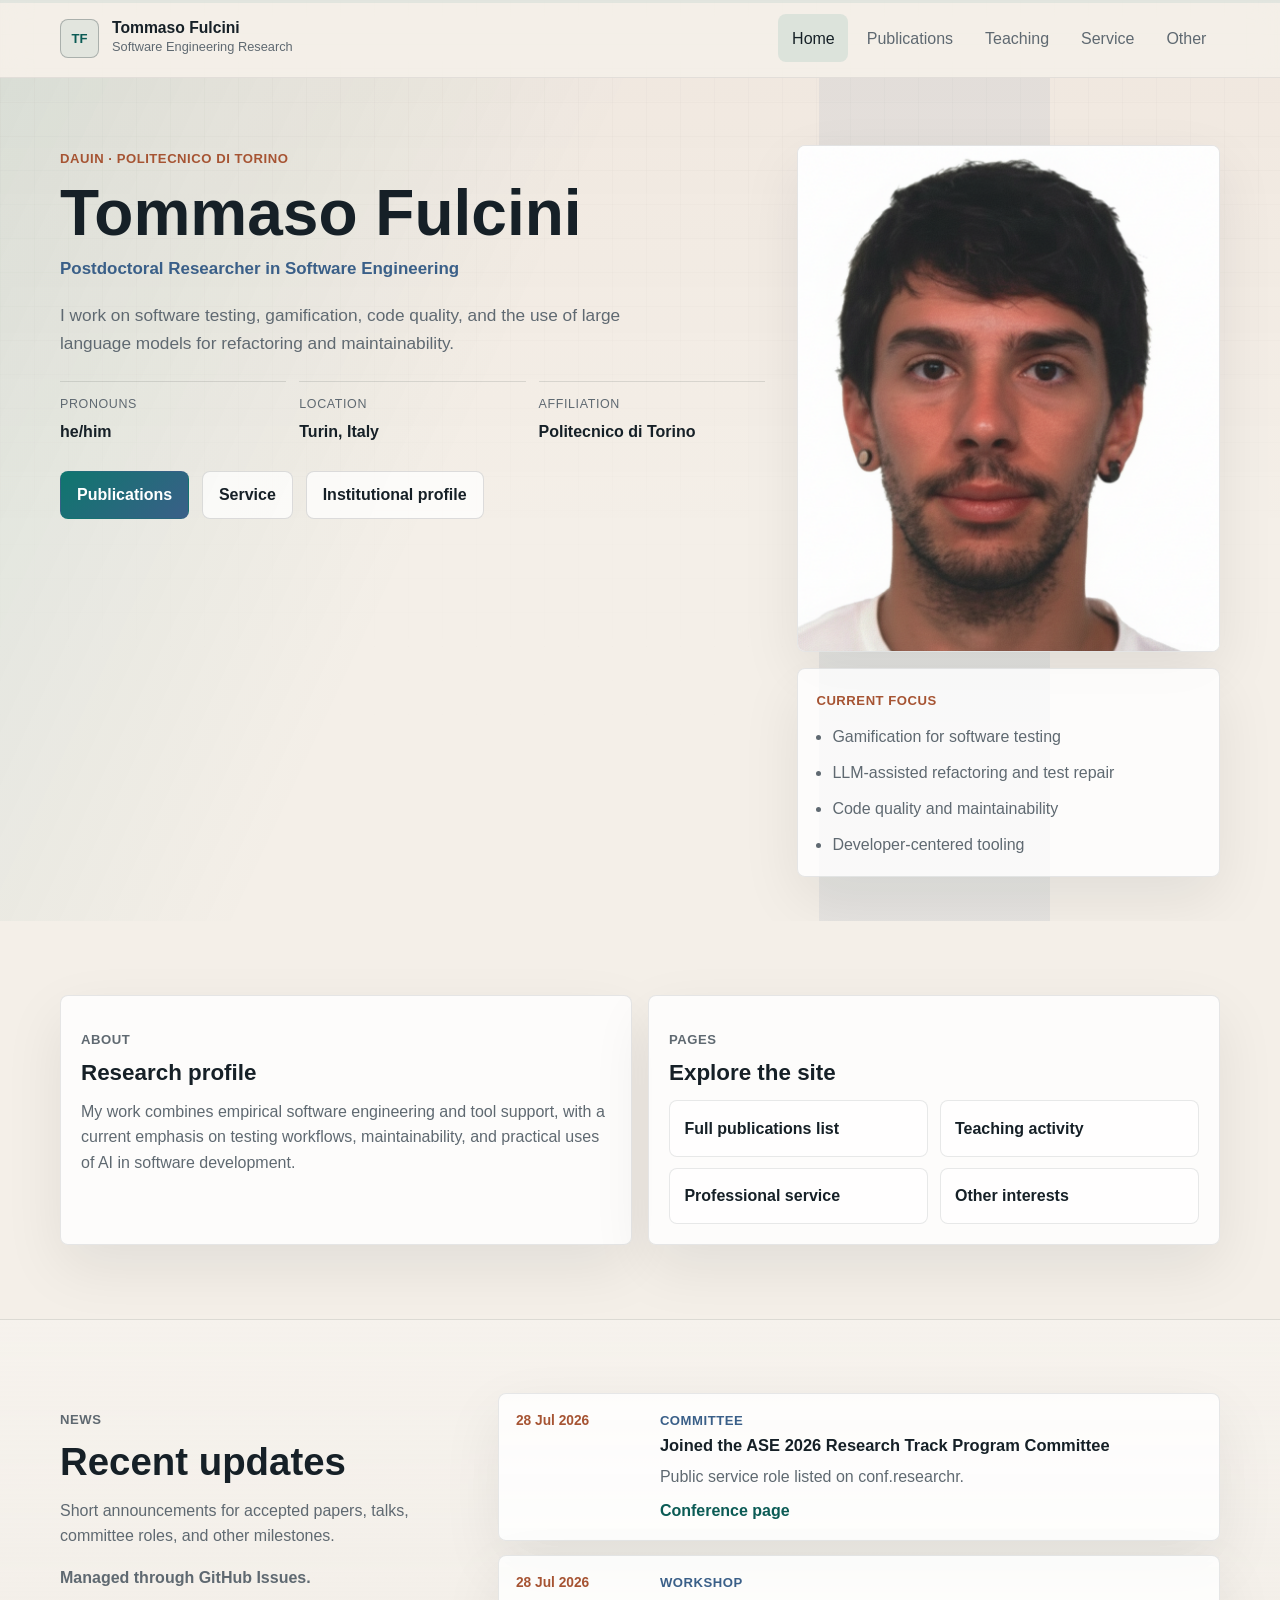
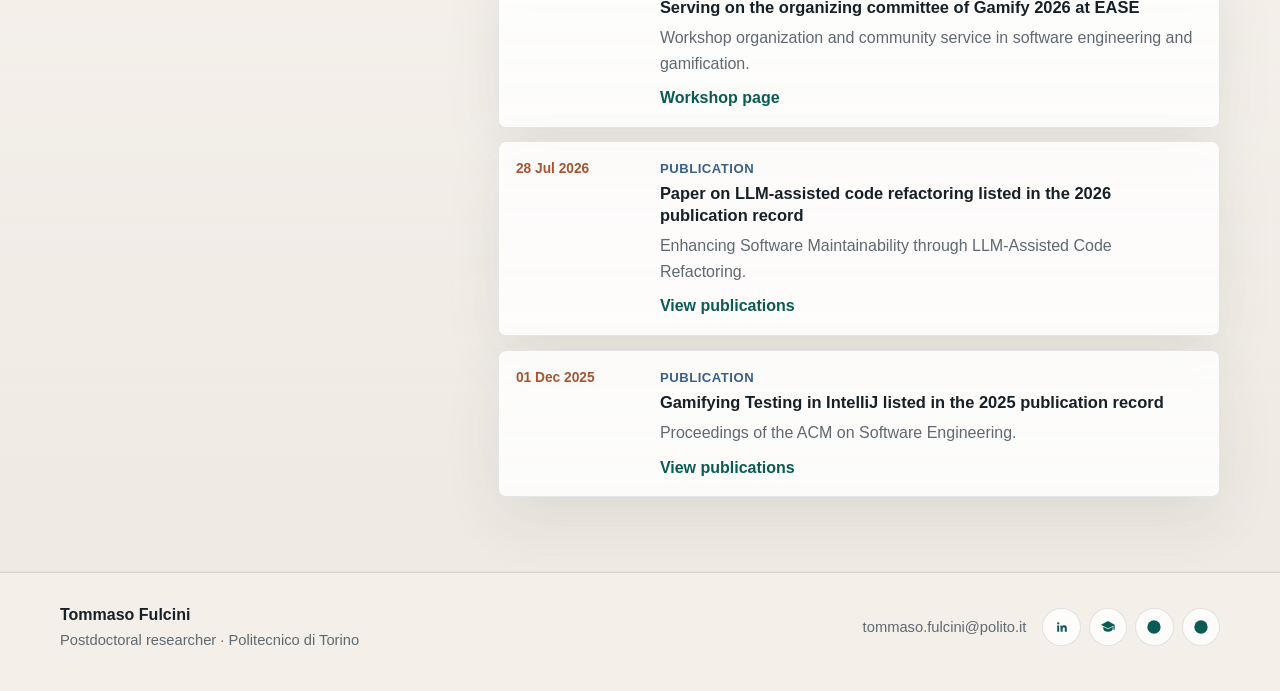
==== index.html @ c8f6e6c6 "first commit" ====
<!DOCTYPE html>
<html lang="en">
  <head>
    <meta charset="utf-8" />
    <meta name="viewport" content="width=device-width, initial-scale=1" />
    <title>Tommaso Fulcini | Software Engineering Research</title>
    <meta
      name="description"
      content="Tommaso Fulcini is a postdoctoral researcher at Politecnico di Torino working on software testing, gamification, code quality, and LLM-assisted software engineering."
    />
    <link rel="stylesheet" href="styles.css" />
    <script src="news-data.js" defer></script>
    <script src="script.js" defer></script>
  </head>
  <body class="page page-home">
    <div class="scroll-progress" aria-hidden="true"><span></span></div>

    <header class="site-header">
      <div class="shell site-header-inner">
        <a class="site-brand" href="index.html">
          <span class="site-brand-mark">TF</span>
          <span class="site-brand-copy">
            <strong>Tommaso Fulcini</strong>
            <small>Software Engineering Research</small>
          </span>
        </a>

        <nav class="site-nav" aria-label="Primary">
          <a class="is-current" href="index.html" aria-current="page">Home</a>
          <a href="publications.html">Publications</a>
          <a href="teaching.html">Teaching</a>
          <a href="service.html">Service</a>
          <a href="other.html">Other</a>
        </nav>
      </div>
    </header>

    <main>
      <section class="page-hero home-hero home-hero-compact">
        <div class="shell home-intro-grid">
          <div class="hero-copy reveal">
            <p class="hero-kicker">DAUIN · Politecnico di Torino</p>
            <h1>Tommaso Fulcini</h1>
            <p class="home-role">Postdoctoral Researcher in Software Engineering</p>
            <p class="hero-lead">
              I work on software testing, gamification, code quality, and the use of large
              language models for refactoring and maintainability.
            </p>

            <dl class="profile-meta">
              <div>
                <dt>Pronouns</dt>
                <dd>he/him</dd>
              </div>
              <div>
                <dt>Location</dt>
                <dd>Turin, Italy</dd>
              </div>
              <div>
                <dt>Affiliation</dt>
                <dd>Politecnico di Torino</dd>
              </div>
            </dl>

            <div class="hero-actions">
              <a class="button button-primary" href="publications.html">Publications</a>
              <a class="button button-secondary" href="service.html">Service</a>
              <a
                class="button button-secondary"
                href="https://www.polito.it/personale?p=tommaso.fulcini"
                target="_blank"
                rel="noopener"
                >Institutional profile</a
              >
            </div>
          </div>

          <aside class="profile-spotlight reveal">
            <div class="profile-portrait-card">
              <img src="propic.png" alt="Portrait of Tommaso Fulcini" />
            </div>

            <div class="profile-summary-card">
              <p class="panel-kicker">Current focus</p>
              <ul class="focus-list">
                <li>Gamification for software testing</li>
                <li>LLM-assisted refactoring and test repair</li>
                <li>Code quality and maintainability</li>
                <li>Developer-centered tooling</li>
              </ul>
            </div>
          </aside>
        </div>
      </section>

      <section class="band band-tight">
        <div class="shell home-columns">
          <section class="home-panel reveal">
            <p class="section-kicker">About</p>
            <h2>Research profile</h2>
            <p>
              My work combines empirical software engineering and tool support, with a current
              emphasis on testing workflows, maintainability, and practical uses of AI in
              software development.
            </p>
          </section>

          <section class="home-panel reveal">
            <p class="section-kicker">Pages</p>
            <h2>Explore the site</h2>
            <div class="mini-route-grid">
              <a href="publications.html">Full publications list</a>
              <a href="teaching.html">Teaching activity</a>
              <a href="service.html">Professional service</a>
              <a href="other.html">Other interests</a>
            </div>
          </section>
        </div>
      </section>

      <section class="band band-tint">
        <div class="shell news-layout">
          <div class="section-heading reveal">
            <p class="section-kicker">News</p>
            <h2>Recent updates</h2>
            <p>
              Short announcements for accepted papers, talks, committee roles, and other
              milestones.
            </p>
            <p class="news-manage-note">Managed through GitHub Issues.</p>
          </div>

          <div class="news-stack reveal" id="news-list" aria-live="polite"></div>
        </div>
      </section>
    </main>

    <footer class="site-footer">
      <div class="shell footer-inner">
        <div class="footer-copy">
          <p>Tommaso Fulcini</p>
          <small>Postdoctoral researcher · Politecnico di Torino</small>
        </div>

        <div class="footer-contact">
          <a href="mailto:tommaso.fulcini@polito.it">tommaso.fulcini@polito.it</a>
        </div>

        <div class="footer-socials" aria-label="External profiles">
          <a
            class="social-link"
            href="https://it.linkedin.com/in/tommaso-fulcini/en"
            target="_blank"
            rel="noopener"
            aria-label="LinkedIn"
            title="LinkedIn"
          >
            <svg viewBox="0 0 24 24" aria-hidden="true">
              <path
                d="M6.3 8.4A1.7 1.7 0 1 1 6.3 5a1.7 1.7 0 0 1 0 3.4ZM4.8 9.8h3v9.4h-3Zm4.8 0h2.9v1.3h.1c.4-.8 1.4-1.6 2.9-1.6 3.1 0 3.7 2 3.7 4.7v5h-3v-4.4c0-1 0-2.4-1.5-2.4s-1.7 1.1-1.7 2.3v4.5h-3Z"
              />
            </svg>
          </a>
          <a
            class="social-link"
            href="https://scholar.google.com/citations?user=w-enC5QAAAAJ&hl=en"
            target="_blank"
            rel="noopener"
            aria-label="Google Scholar"
            title="Google Scholar"
          >
            <svg viewBox="0 0 24 24" aria-hidden="true">
              <path d="M12 3 1.5 8.7 12 14.4 20 10V16h2V8.7L12 3Z" />
              <path d="M5 11.5v3.8c0 1.6 3.1 3.7 7 3.7s7-2.1 7-3.7v-3.8l-7 3.8-7-3.8Z" />
            </svg>
          </a>
          <a
            class="social-link"
            href="https://www.researchgate.net/profile/Tommaso-Fulcini-2?ev=hdr_xprf"
            target="_blank"
            rel="noopener"
            aria-label="ResearchGate"
            title="ResearchGate"
          >
            <svg viewBox="0 0 24 24" aria-hidden="true">
              <circle cx="12" cy="12" r="10"></circle>
              <text x="6.1" y="15.3">RG</text>
            </svg>
          </a>
          <a
            class="social-link"
            href="https://orcid.org/orcid-search/search?searchQuery=given-names%3ATommaso%20AND%20family-name%3AFulcini"
            target="_blank"
            rel="noopener"
            aria-label="ORCID"
            title="ORCID"
          >
            <svg viewBox="0 0 24 24" aria-hidden="true">
              <circle cx="12" cy="12" r="10"></circle>
              <text x="6.2" y="15.3">iD</text>
            </svg>
          </a>
        </div>
      </div>
    </footer>
  </body>
</html>
---- styles.css ----
:root {
  --bg: #f4efe8;
  --surface: rgba(255, 255, 255, 0.88);
  --surface-strong: #ffffff;
  --surface-tint: #ede9e2;
  --ink: #162027;
  --muted: #5f6971;
  --line: rgba(22, 32, 39, 0.14);
  --line-strong: rgba(22, 32, 39, 0.28);
  --accent: #0f766e;
  --accent-strong: #0b5b55;
  --accent-warm: #a65433;
  --accent-cool: #3a5f88;
  --shadow: 0 22px 60px rgba(18, 24, 30, 0.08);
  --radius: 8px;
}

*,
*::before,
*::after {
  box-sizing: border-box;
}

html {
  scroll-behavior: smooth;
}

body {
  margin: 0;
  color: var(--ink);
  background: var(--bg);
  font-family: Inter, "Segoe UI", Roboto, Arial, sans-serif;
  line-height: 1.6;
  position: relative;
}

body::before {
  content: "";
  position: fixed;
  inset: 0;
  pointer-events: none;
  background-image:
    linear-gradient(rgba(22, 32, 39, 0.05) 1px, transparent 1px),
    linear-gradient(90deg, rgba(22, 32, 39, 0.05) 1px, transparent 1px);
  background-size: 34px 34px;
  mask-image: linear-gradient(to bottom, rgba(0, 0, 0, 0.85), transparent 92%);
  opacity: 0.45;
}

img {
  display: block;
  max-width: 100%;
}

a {
  color: inherit;
}

h1,
h2,
h3,
p,
ul,
li {
  margin: 0;
}

.shell {
  width: min(1160px, calc(100% - 2rem));
  margin: 0 auto;
}

.scroll-progress {
  position: fixed;
  top: 0;
  left: 0;
  width: 100%;
  height: 3px;
  z-index: 30;
  background: rgba(15, 118, 110, 0.08);
}

.scroll-progress span {
  display: block;
  width: 0;
  height: 100%;
  background: linear-gradient(90deg, var(--accent), var(--accent-warm));
}

.site-header {
  position: sticky;
  top: 0;
  z-index: 20;
  backdrop-filter: blur(14px);
  background: rgba(244, 239, 232, 0.84);
  border-bottom: 1px solid rgba(22, 32, 39, 0.08);
}

.site-header-inner {
  min-height: 4.8rem;
  display: flex;
  align-items: center;
  justify-content: space-between;
  gap: 1rem;
}

.site-brand {
  display: inline-flex;
  align-items: center;
  gap: 0.8rem;
  text-decoration: none;
}

.site-brand-mark {
  width: 2.45rem;
  height: 2.45rem;
  display: inline-flex;
  align-items: center;
  justify-content: center;
  border: 1px solid var(--line-strong);
  border-radius: var(--radius);
  background: rgba(15, 118, 110, 0.08);
  font-size: 0.82rem;
  font-weight: 700;
  color: var(--accent-strong);
}

.site-brand-copy {
  display: grid;
  gap: 0.05rem;
}

.site-brand-copy strong {
  font-size: 0.98rem;
  line-height: 1.1;
}

.site-brand-copy small {
  color: var(--muted);
  font-size: 0.8rem;
}

.site-nav {
  display: flex;
  flex-wrap: wrap;
  justify-content: flex-end;
  gap: 0.3rem;
}

.site-nav a {
  padding: 0.7rem 0.85rem;
  border-radius: var(--radius);
  text-decoration: none;
  color: var(--muted);
  transition: background-color 180ms ease, color 180ms ease, transform 180ms ease;
}

.site-nav a:hover,
.site-nav a:focus-visible,
.site-nav a.is-current {
  background: rgba(15, 118, 110, 0.1);
  color: var(--ink);
  outline: none;
}

.page-hero {
  position: relative;
  overflow: hidden;
}

.page-hero::before {
  content: "";
  position: absolute;
  inset: 0;
  background:
    linear-gradient(115deg, rgba(15, 118, 110, 0.1), transparent 38%),
    linear-gradient(90deg, transparent 0 64%, rgba(58, 95, 136, 0.08) 64% 82%, transparent 82%),
    linear-gradient(180deg, rgba(166, 84, 51, 0.04), transparent 55%);
  pointer-events: none;
}

.home-hero {
  min-height: calc(100vh - 4.8rem);
  display: flex;
  align-items: center;
  padding: 4rem 0 3rem;
}

.home-hero-compact {
  min-height: auto;
  padding: 4.2rem 0 2.8rem;
}

.inner-hero {
  padding: 4.8rem 0 2.4rem;
}

.hero-grid,
.inner-hero-grid {
  position: relative;
  z-index: 1;
  display: grid;
  grid-template-columns: minmax(0, 1.2fr) minmax(280px, 0.8fr);
  gap: 2rem;
  align-items: center;
}

.inner-hero-shell {
  position: relative;
  z-index: 1;
  display: grid;
  gap: 1.2rem;
}

.hero-copy {
  max-width: 46rem;
}

.hero-kicker,
.section-kicker,
.panel-kicker {
  display: inline-block;
  color: var(--accent-warm);
  font-size: 0.82rem;
  font-weight: 700;
  text-transform: uppercase;
  letter-spacing: 0.04em;
}

.hero-copy h1 {
  margin-top: 0.7rem;
  max-width: 12ch;
  font-size: clamp(2.8rem, 6vw, 5.8rem);
  line-height: 0.97;
  text-wrap: balance;
}

.page-home .hero-copy h1 {
  max-width: none;
  font-size: clamp(2.7rem, 5vw, 4.6rem);
  letter-spacing: 0;
}

.hero-lead {
  margin-top: 1.25rem;
  max-width: 63ch;
  color: var(--muted);
  font-size: 1.08rem;
}

.hero-actions {
  display: flex;
  flex-wrap: wrap;
  gap: 0.8rem;
  margin-top: 1.65rem;
}

.home-role {
  margin-top: 0.7rem;
  color: var(--accent-cool);
  font-size: 1.06rem;
  font-weight: 600;
}

.home-intro-grid {
  position: relative;
  z-index: 1;
  display: grid;
  grid-template-columns: minmax(0, 1.25fr) minmax(300px, 0.75fr);
  gap: 2rem;
  align-items: start;
}

.profile-meta {
  margin-top: 1.45rem;
  display: grid;
  grid-template-columns: repeat(3, minmax(0, 1fr));
  gap: 0.8rem;
}

.profile-meta div {
  padding-top: 0.85rem;
  border-top: 1px solid rgba(22, 32, 39, 0.12);
}

.profile-meta dt {
  color: var(--muted);
  font-size: 0.78rem;
  text-transform: uppercase;
  letter-spacing: 0.05em;
}

.profile-meta dd {
  margin: 0.25rem 0 0;
  font-weight: 600;
}

.profile-spotlight {
  display: grid;
  gap: 1rem;
}

.profile-portrait-card,
.profile-summary-card,
.home-panel {
  border: 1px solid rgba(22, 32, 39, 0.1);
  border-radius: var(--radius);
  background: rgba(255, 255, 255, 0.8);
  box-shadow: var(--shadow);
}

.profile-portrait-card {
  overflow: hidden;
}

.profile-portrait-card img {
  width: 100%;
  aspect-ratio: 4 / 4.8;
  object-fit: cover;
}

.profile-summary-card {
  padding: 1.1rem 1.15rem;
}

.focus-list {
  display: grid;
  gap: 0.65rem;
  padding-left: 1rem;
  margin-top: 0.75rem;
}

.focus-list li {
  color: var(--muted);
}

.band-tight {
  padding: 2rem 0 3.25rem;
}

.home-columns {
  display: grid;
  grid-template-columns: repeat(2, minmax(0, 1fr));
  gap: 1rem;
}

.home-panel {
  padding: 1.25rem;
}

.home-panel h2 {
  margin-top: 0.55rem;
  font-size: 1.4rem;
  line-height: 1.15;
}

.home-panel p {
  margin-top: 0.8rem;
  color: var(--muted);
}

.mini-route-grid {
  margin-top: 0.9rem;
  display: grid;
  grid-template-columns: repeat(2, minmax(0, 1fr));
  gap: 0.7rem;
}

.mini-route-grid a {
  display: block;
  padding: 0.9rem;
  border-radius: var(--radius);
  border: 1px solid rgba(22, 32, 39, 0.1);
  background: rgba(255, 255, 255, 0.7);
  color: var(--ink);
  text-decoration: none;
  font-weight: 600;
  transition: transform 180ms ease, border-color 180ms ease;
}

.mini-route-grid a:hover,
.mini-route-grid a:focus-visible {
  transform: translateY(-1px);
  border-color: rgba(15, 118, 110, 0.28);
  outline: none;
}

.news-layout {
  display: grid;
  grid-template-columns: minmax(250px, 0.72fr) minmax(0, 1.28fr);
  gap: 2rem;
  align-items: start;
}

.news-manage-note {
  margin-top: 1rem;
  color: var(--accent-strong);
  font-weight: 600;
}

.news-stack {
  display: grid;
  gap: 0.85rem;
}

.news-item {
  display: grid;
  grid-template-columns: 8rem minmax(0, 1fr);
  gap: 1rem;
  padding: 1rem 1.05rem;
  border: 1px solid rgba(22, 32, 39, 0.1);
  border-radius: var(--radius);
  background: rgba(255, 255, 255, 0.82);
  box-shadow: var(--shadow);
}

.news-date {
  color: var(--accent-warm);
  font-size: 0.86rem;
  font-weight: 700;
  white-space: nowrap;
}

.news-type {
  color: var(--accent-cool);
  font-size: 0.82rem;
  font-weight: 700;
  text-transform: uppercase;
  letter-spacing: 0.04em;
}

.news-body h3 {
  margin-top: 0.25rem;
  font-size: 1.03rem;
  line-height: 1.3;
}

.news-body p:last-of-type {
  margin-top: 0.45rem;
  color: var(--muted);
}

.news-link {
  margin-top: 0.55rem;
}

.news-link a {
  color: var(--accent-strong);
  font-weight: 600;
  text-decoration: none;
}

.news-empty {
  color: var(--muted);
}

.button {
  display: inline-flex;
  align-items: center;
  justify-content: center;
  min-height: 3rem;
  padding: 0 1rem;
  border-radius: var(--radius);
  border: 1px solid transparent;
  text-decoration: none;
  font-weight: 600;
  transition: transform 180ms ease, border-color 180ms ease, background-color 180ms ease;
}

.button:hover,
.button:focus-visible {
  transform: translateY(-1px);
  outline: none;
}

.button-primary {
  color: #fff;
  background: linear-gradient(135deg, var(--accent), var(--accent-cool));
}

.button-secondary {
  background: rgba(255, 255, 255, 0.72);
  border-color: var(--line);
}

.hero-tags {
  display: flex;
  flex-wrap: wrap;
  gap: 0.7rem;
  list-style: none;
  padding: 0;
  margin-top: 1.6rem;
}

.hero-tags li {
  padding: 0.52rem 0.82rem;
  border-radius: 999px;
  background: rgba(255, 255, 255, 0.72);
  border: 1px solid rgba(15, 118, 110, 0.18);
  color: var(--accent-strong);
  font-size: 0.92rem;
}

.hero-scroll {
  display: inline-flex;
  align-items: center;
  gap: 0.85rem;
  margin-top: 2rem;
  color: var(--muted);
  font-size: 0.95rem;
}

.hero-scroll span {
  width: 1px;
  height: 3rem;
  background: linear-gradient(180deg, var(--accent), transparent);
  animation: pulse-line 1.6s ease-in-out infinite;
}

@keyframes pulse-line {
  0%,
  100% {
    opacity: 0.45;
    transform: scaleY(0.88);
  }

  50% {
    opacity: 1;
    transform: scaleY(1.05);
  }
}

.hero-figure {
  position: relative;
  justify-self: end;
  width: min(100%, 420px);
}

.portrait-column {
  position: relative;
  background: rgba(255, 255, 255, 0.55);
  border: 1px solid rgba(22, 32, 39, 0.08);
  border-radius: var(--radius);
  overflow: hidden;
  box-shadow: var(--shadow);
}

.portrait-frame {
  aspect-ratio: 4 / 5;
  overflow: hidden;
  background: linear-gradient(180deg, rgba(58, 95, 136, 0.07), rgba(15, 118, 110, 0.04));
}

.portrait-frame img {
  width: 100%;
  height: 100%;
  object-fit: cover;
}

.status-strip {
  display: grid;
  grid-template-columns: repeat(2, minmax(0, 1fr));
  gap: 0.8rem;
  padding: 1rem;
  background: rgba(255, 255, 255, 0.92);
  border-top: 1px solid rgba(22, 32, 39, 0.08);
}

.status-label {
  display: inline-block;
  color: var(--muted);
  font-size: 0.78rem;
  text-transform: uppercase;
  letter-spacing: 0.05em;
}

.status-strip p {
  margin-top: 0.2rem;
  font-weight: 600;
}

.hero-rail {
  position: absolute;
  top: 1.4rem;
  right: -1.2rem;
  display: grid;
  gap: 0.55rem;
  transform: rotate(6deg);
}

.hero-rail span {
  display: inline-flex;
  align-items: center;
  justify-content: center;
  min-width: 7rem;
  padding: 0.44rem 0.78rem;
  border-radius: var(--radius);
  border: 1px solid rgba(22, 32, 39, 0.14);
  background: rgba(255, 255, 255, 0.82);
  color: var(--accent-cool);
  font-size: 0.78rem;
  font-weight: 700;
}

.band {
  position: relative;
  padding: 4.6rem 0;
}

.page-meta-strip {
  display: grid;
  grid-template-columns: repeat(3, minmax(0, 1fr));
  gap: 0.9rem;
  padding-top: 1rem;
  border-top: 1px solid rgba(22, 32, 39, 0.1);
}

.page-meta-strip dt {
  color: var(--muted);
  font-size: 0.78rem;
  text-transform: uppercase;
  letter-spacing: 0.05em;
}

.page-meta-strip dd {
  margin: 0.3rem 0 0;
  font-weight: 600;
}

.band-tint {
  background: linear-gradient(180deg, rgba(255, 255, 255, 0.22), rgba(237, 233, 226, 0.9));
  border-top: 1px solid rgba(22, 32, 39, 0.08);
  border-bottom: 1px solid rgba(22, 32, 39, 0.08);
}

.split-band {
  display: grid;
  grid-template-columns: minmax(230px, 0.7fr) minmax(0, 1.3fr);
  gap: 2rem;
}

.sticky {
  position: sticky;
  top: 6rem;
  align-self: start;
}

.section-intro,
.section-heading {
  max-width: 36rem;
}

.section-intro h2,
.section-heading h2 {
  margin-top: 0.65rem;
  font-size: clamp(1.9rem, 3vw, 3rem);
  line-height: 1.02;
}

.section-intro p,
.section-heading p {
  margin-top: 1rem;
  color: var(--muted);
}

.section-flow,
.entry-stack {
  display: grid;
  gap: 1rem;
}

.flow-panel,
.entry-card,
.theme-panel,
.route-panel {
  border: 1px solid rgba(22, 32, 39, 0.1);
  border-radius: var(--radius);
  background: rgba(255, 255, 255, 0.74);
  box-shadow: var(--shadow);
}

.flow-panel {
  padding: 1.25rem;
  border-left: 4px solid var(--accent);
}

.flow-panel h3,
.entry-card h3,
.theme-panel h3,
.route-panel h3 {
  margin-top: 0.45rem;
  font-size: 1.08rem;
  line-height: 1.28;
}

.flow-panel p:last-child,
.entry-card p:last-child,
.theme-panel p:last-child,
.route-panel p:last-child {
  margin-top: 0.55rem;
  color: var(--muted);
}

.theme-grid {
  margin-top: 1.5rem;
  display: grid;
  grid-template-columns: repeat(2, minmax(0, 1fr));
  gap: 1rem;
}

.theme-panel {
  min-height: 14rem;
  padding: 1.25rem;
  background:
    linear-gradient(135deg, rgba(15, 118, 110, 0.07), transparent 50%),
    linear-gradient(180deg, rgba(58, 95, 136, 0.06), transparent 70%),
    rgba(255, 255, 255, 0.78);
  transition: transform 180ms ease, border-color 180ms ease;
}

.theme-panel:hover,
.route-panel:hover,
.entry-card:hover {
  transform: translateY(-2px);
  border-color: rgba(15, 118, 110, 0.28);
}

.route-grid {
  margin-top: 1.5rem;
  display: grid;
  grid-template-columns: repeat(2, minmax(0, 1fr));
  gap: 1rem;
}

.route-panel {
  display: block;
  min-height: 12rem;
  padding: 1.25rem;
  text-decoration: none;
  transition: transform 180ms ease, border-color 180ms ease;
}

.route-panel span {
  display: block;
  color: var(--accent-cool);
  font-size: 0.86rem;
  font-weight: 700;
}

.year-list {
  display: grid;
  gap: 0.5rem;
}

.year-block {
  display: grid;
  grid-template-columns: 6rem minmax(0, 1fr);
  gap: 1.2rem;
  padding-top: 1.1rem;
  border-top: 1px solid rgba(22, 32, 39, 0.1);
}

.year-block:first-child {
  border-top: 0;
  padding-top: 0;
}

.year-stamp {
  position: sticky;
  top: 6rem;
  align-self: start;
  color: var(--accent-warm);
  font-weight: 700;
  font-size: 1.02rem;
}

.entry-card {
  padding: 1rem 1.05rem;
}

.entry-meta {
  color: var(--accent-cool);
  font-size: 0.85rem;
  font-weight: 700;
}

.site-footer {
  padding: 1.8rem 0 2.4rem;
  border-top: 1px solid rgba(22, 32, 39, 0.12);
}

.footer-inner {
  display: grid;
  grid-template-columns: minmax(0, 1fr) auto auto;
  gap: 1rem;
  align-items: center;
}

.footer-copy p {
  font-weight: 700;
}

.footer-copy small,
.footer-contact a {
  color: var(--muted);
  font-size: 0.92rem;
  text-decoration: none;
}

.footer-contact a:hover,
.footer-contact a:focus-visible {
  color: var(--ink);
  outline: none;
}

.footer-socials {
  display: flex;
  align-items: center;
  gap: 0.5rem;
}

.social-link {
  width: 2.4rem;
  height: 2.4rem;
  display: inline-flex;
  align-items: center;
  justify-content: center;
  border-radius: 999px;
  border: 1px solid rgba(22, 32, 39, 0.12);
  background: rgba(255, 255, 255, 0.82);
  transition: transform 180ms ease, border-color 180ms ease, background-color 180ms ease;
}

.social-link:hover,
.social-link:focus-visible {
  transform: translateY(-1px);
  border-color: rgba(15, 118, 110, 0.4);
  background: rgba(15, 118, 110, 0.08);
  outline: none;
}

.social-link svg {
  width: 1rem;
  height: 1rem;
  fill: currentColor;
  stroke: currentColor;
  stroke-width: 0;
  color: var(--accent-strong);
}

.social-link text {
  font-size: 6.1px;
  font-weight: 700;
  fill: var(--accent-strong);
}

.reveal {
  opacity: 0;
  transform: translateY(24px);
  transition: opacity 500ms ease, transform 500ms ease;
}

.reveal.is-visible {
  opacity: 1;
  transform: translateY(0);
}

@media (max-width: 980px) {
  .hero-grid,
  .inner-hero-grid,
  .split-band,
  .home-intro-grid,
  .home-columns,
  .news-layout,
  .route-grid,
  .theme-grid,
  .footer-inner {
    grid-template-columns: 1fr;
  }

  .site-header-inner {
    align-items: flex-start;
    flex-direction: column;
    padding: 0.9rem 0;
  }

  .site-nav {
    justify-content: flex-start;
  }

  .home-hero {
    min-height: auto;
    padding-top: 3.4rem;
  }

  .hero-copy h1 {
    max-width: 13ch;
  }

  .hero-figure {
    justify-self: stretch;
    width: 100%;
  }

  .profile-meta {
    grid-template-columns: 1fr;
  }

  .page-meta-strip {
    grid-template-columns: 1fr;
  }

  .hero-rail {
    right: 0.8rem;
  }

  .sticky,
  .year-stamp {
    position: static;
  }

  .footer-inner {
    justify-items: start;
  }
}

@media (max-width: 720px) {
  .shell {
    width: min(1160px, calc(100% - 1.25rem));
  }

  .hero-copy h1 {
    font-size: clamp(2.45rem, 11vw, 4rem);
  }

  .year-block {
    grid-template-columns: 1fr;
    gap: 0.75rem;
  }

  .news-item,
  .mini-route-grid {
    grid-template-columns: 1fr;
  }

  .status-strip {
    grid-template-columns: 1fr;
  }

  .hero-rail {
    position: static;
    transform: none;
    margin-top: 1rem;
    grid-template-columns: repeat(2, minmax(0, 1fr));
  }
}
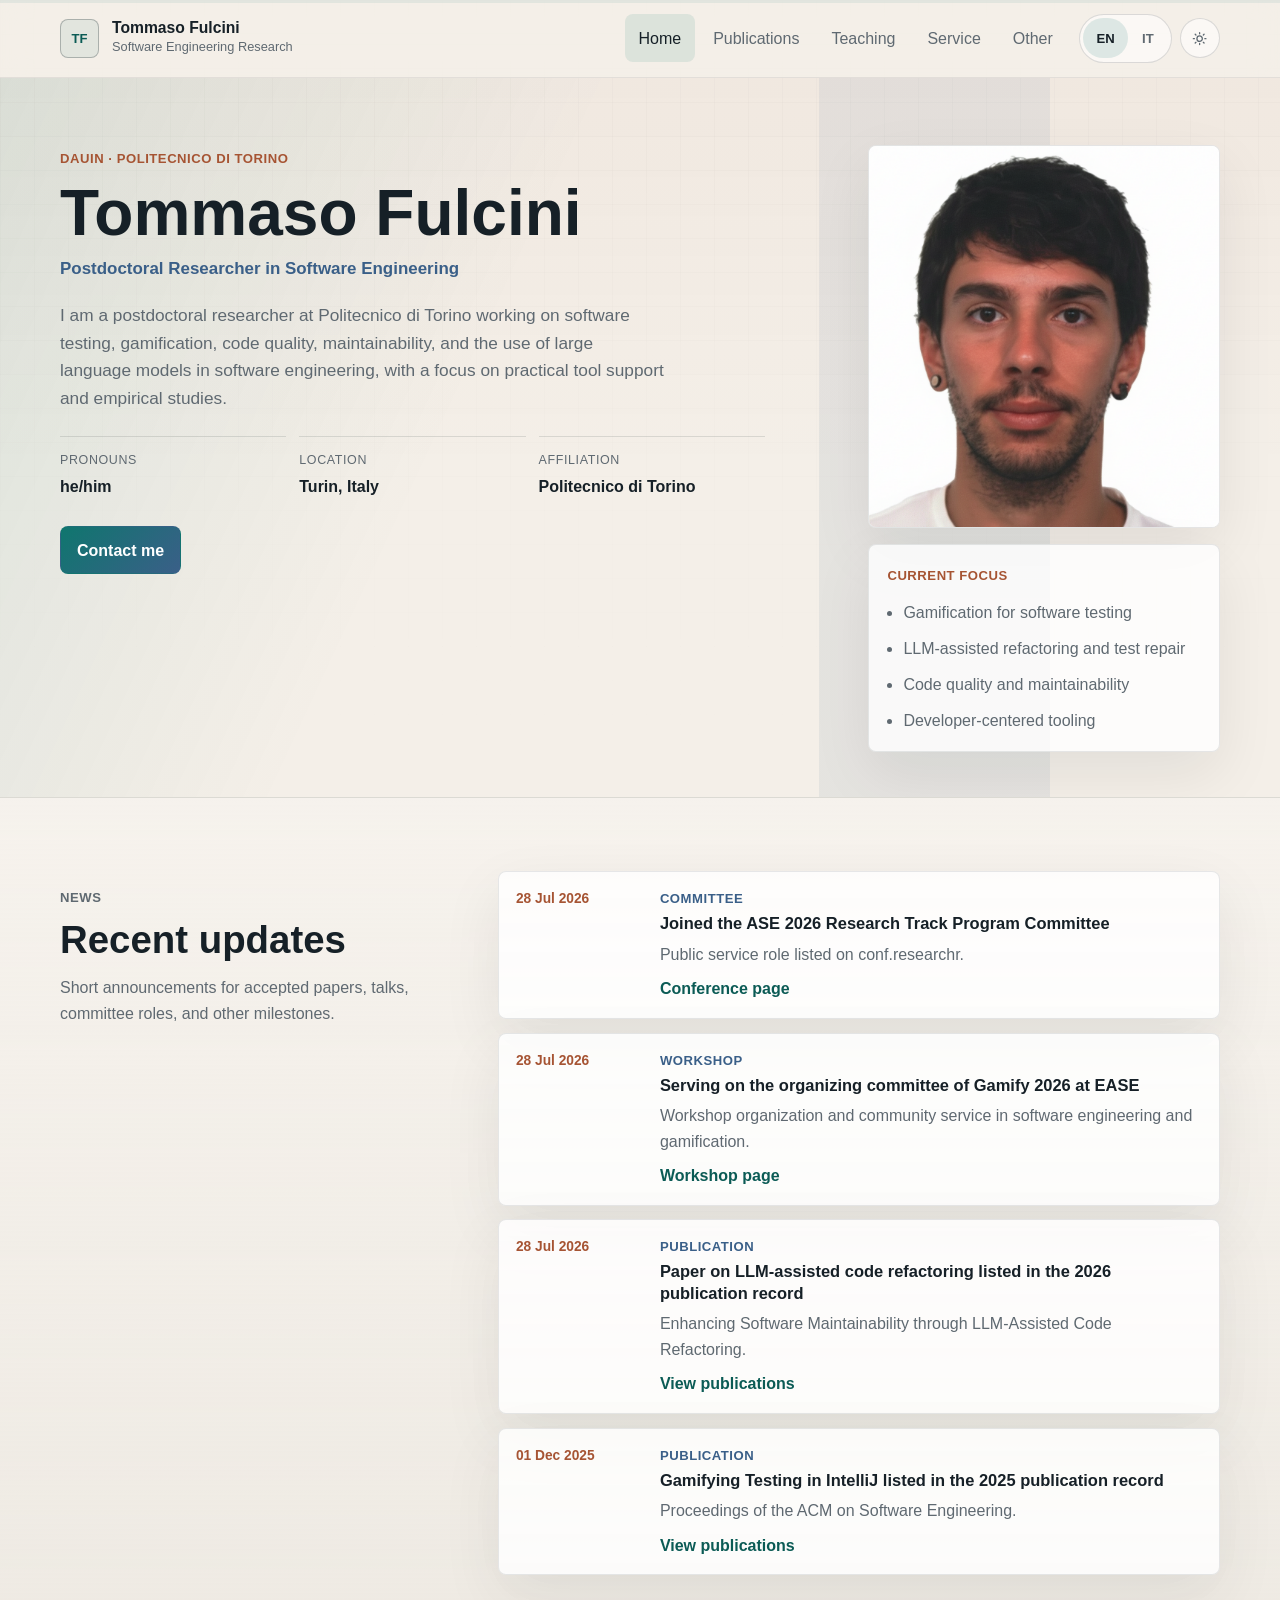
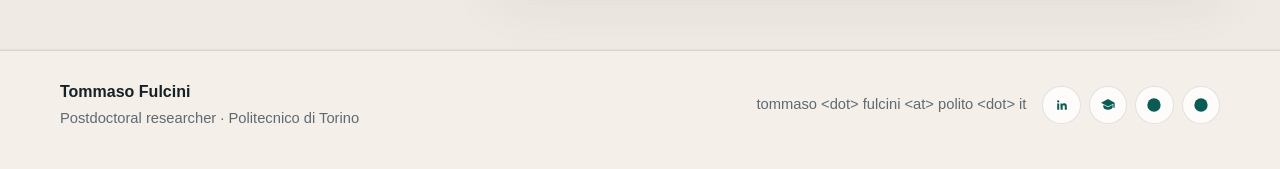
==== commit 79367447: "multilanguage" ====
--- a/index.html
+++ b/index.html
@@ -12,7 +12,7 @@
     <script src="news-data.js" defer></script>
     <script src="script.js" defer></script>
   </head>
-  <body class="page page-home">
+  <body class="page page-home" data-page="home">
     <div class="scroll-progress" aria-hidden="true"><span></span></div>
 
     <header class="site-header">
@@ -21,17 +21,41 @@
           <span class="site-brand-mark">TF</span>
           <span class="site-brand-copy">
             <strong>Tommaso Fulcini</strong>
-            <small>Software Engineering Research</small>
+            <small data-i18n="brand_subtitle">Software Engineering Research</small>
           </span>
         </a>
 
-        <nav class="site-nav" aria-label="Primary">
-          <a class="is-current" href="index.html" aria-current="page">Home</a>
-          <a href="publications.html">Publications</a>
-          <a href="teaching.html">Teaching</a>
-          <a href="service.html">Service</a>
-          <a href="other.html">Other</a>
-        </nav>
+        <div class="site-header-actions">
+          <nav class="site-nav" aria-label="Primary" data-i18n-aria-label="primary_nav_label">
+            <a class="is-current" href="index.html" aria-current="page" data-i18n="nav_home">Home</a>
+            <a href="publications.html" data-i18n="nav_publications">Publications</a>
+            <a href="teaching.html" data-i18n="nav_teaching">Teaching</a>
+            <a href="service.html" data-i18n="nav_service">Service</a>
+            <a href="other.html" data-i18n="nav_other">Other</a>
+          </nav>
+
+          <div class="site-controls">
+            <div class="language-switch" role="group" data-i18n-aria-label="lang_control_label">
+              <button class="control-chip" type="button" data-lang-option="en" aria-pressed="false">EN</button>
+              <button class="control-chip" type="button" data-lang-option="it" aria-pressed="false">IT</button>
+            </div>
+
+            <button
+              class="theme-toggle"
+              type="button"
+              data-theme-toggle
+              data-i18n-aria-label="theme_toggle_label"
+              data-i18n-title="theme_toggle_label"
+            >
+              <svg viewBox="0 0 24 24" aria-hidden="true">
+                <path
+                  d="M12 3.75v1.5M12 18.75v1.5M4.75 12h-1.5M20.75 12h-1.5M6.88 6.88 5.82 5.82M18.18 18.18l-1.06-1.06M17.12 6.88l1.06-1.06M5.82 18.18l1.06-1.06M15.75 12A3.75 3.75 0 1 1 8.25 12a3.75 3.75 0 0 1 7.5 0Z"
+                />
+              </svg>
+              <span class="visually-hidden" data-i18n="theme_toggle_label">Toggle dark mode</span>
+            </button>
+          </div>
+        </div>
       </div>
     </header>
 
@@ -39,39 +63,33 @@
       <section class="page-hero home-hero home-hero-compact">
         <div class="shell home-intro-grid">
           <div class="hero-copy reveal">
-            <p class="hero-kicker">DAUIN · Politecnico di Torino</p>
+            <p class="hero-kicker" data-i18n="home_kicker">DAUIN · Politecnico di Torino</p>
             <h1>Tommaso Fulcini</h1>
-            <p class="home-role">Postdoctoral Researcher in Software Engineering</p>
-            <p class="hero-lead">
-              I work on software testing, gamification, code quality, and the use of large
-              language models for refactoring and maintainability.
+            <p class="home-role" data-i18n="home_role">Postdoctoral Researcher in Software Engineering</p>
+            <p class="hero-lead" data-i18n="home_lead">
+              I am a postdoctoral researcher at Politecnico di Torino working on software
+              testing, gamification, code quality, maintainability, and the use of large
+              language models in software engineering, with a focus on practical tool support
+              and empirical studies.
             </p>
 
             <dl class="profile-meta">
               <div>
-                <dt>Pronouns</dt>
+                <dt data-i18n="home_pronouns_label">Pronouns</dt>
                 <dd>he/him</dd>
               </div>
               <div>
-                <dt>Location</dt>
-                <dd>Turin, Italy</dd>
+                <dt data-i18n="home_location_label">Location</dt>
+                <dd data-i18n="home_location_value">Turin, Italy</dd>
               </div>
               <div>
-                <dt>Affiliation</dt>
+                <dt data-i18n="home_affiliation_label">Affiliation</dt>
                 <dd>Politecnico di Torino</dd>
               </div>
             </dl>
 
             <div class="hero-actions">
-              <a class="button button-primary" href="publications.html">Publications</a>
-              <a class="button button-secondary" href="service.html">Service</a>
-              <a
-                class="button button-secondary"
-                href="https://www.polito.it/personale?p=tommaso.fulcini"
-                target="_blank"
-                rel="noopener"
-                >Institutional profile</a
-              >
+              <a class="button button-primary" href="mailto:tommaso.fulcini@polito.it" data-i18n="home_contact_button">Contact me</a>
             </div>
           </div>
 
@@ -81,53 +99,27 @@
             </div>
 
             <div class="profile-summary-card">
-              <p class="panel-kicker">Current focus</p>
+              <p class="panel-kicker" data-i18n="home_focus_kicker">Current focus</p>
               <ul class="focus-list">
-                <li>Gamification for software testing</li>
-                <li>LLM-assisted refactoring and test repair</li>
-                <li>Code quality and maintainability</li>
-                <li>Developer-centered tooling</li>
+                <li data-i18n="home_focus_1">Gamification for software testing</li>
+                <li data-i18n="home_focus_2">LLM-assisted refactoring and test repair</li>
+                <li data-i18n="home_focus_3">Code quality and maintainability</li>
+                <li data-i18n="home_focus_4">Developer-centered tooling</li>
               </ul>
             </div>
           </aside>
         </div>
       </section>
 
-      <section class="band band-tight">
-        <div class="shell home-columns">
-          <section class="home-panel reveal">
-            <p class="section-kicker">About</p>
-            <h2>Research profile</h2>
-            <p>
-              My work combines empirical software engineering and tool support, with a current
-              emphasis on testing workflows, maintainability, and practical uses of AI in
-              software development.
-            </p>
-          </section>
-
-          <section class="home-panel reveal">
-            <p class="section-kicker">Pages</p>
-            <h2>Explore the site</h2>
-            <div class="mini-route-grid">
-              <a href="publications.html">Full publications list</a>
-              <a href="teaching.html">Teaching activity</a>
-              <a href="service.html">Professional service</a>
-              <a href="other.html">Other interests</a>
-            </div>
-          </section>
-        </div>
-      </section>
-
       <section class="band band-tint">
         <div class="shell news-layout">
           <div class="section-heading reveal">
-            <p class="section-kicker">News</p>
-            <h2>Recent updates</h2>
-            <p>
+            <p class="section-kicker" data-i18n="home_news_kicker">News</p>
+            <h2 data-i18n="home_news_title">Recent updates</h2>
+            <p data-i18n="home_news_desc">
               Short announcements for accepted papers, talks, committee roles, and other
               milestones.
             </p>
-            <p class="news-manage-note">Managed through GitHub Issues.</p>
           </div>
 
           <div class="news-stack reveal" id="news-list" aria-live="polite"></div>
@@ -139,14 +131,14 @@
       <div class="shell footer-inner">
         <div class="footer-copy">
           <p>Tommaso Fulcini</p>
-          <small>Postdoctoral researcher · Politecnico di Torino</small>
+          <small data-i18n="footer_role">Postdoctoral researcher · Politecnico di Torino</small>
         </div>
 
         <div class="footer-contact">
-          <a href="mailto:tommaso.fulcini@polito.it">tommaso.fulcini@polito.it</a>
+          <span>tommaso &lt;dot&gt; fulcini &lt;at&gt; polito &lt;dot&gt; it</span>
         </div>
 
-        <div class="footer-socials" aria-label="External profiles">
+        <div class="footer-socials" aria-label="External profiles" data-i18n-aria-label="external_profiles_label">
           <a
             class="social-link"
             href="https://it.linkedin.com/in/tommaso-fulcini/en"
--- a/styles.css
+++ b/styles.css
@@ -13,6 +13,28 @@
   --accent-cool: #3a5f88;
   --shadow: 0 22px 60px rgba(18, 24, 30, 0.08);
   --radius: 8px;
+  --grid-line: rgba(22, 32, 39, 0.05);
+  --header-bg: rgba(244, 239, 232, 0.84);
+  --tint-band: linear-gradient(180deg, rgba(255, 255, 255, 0.22), rgba(237, 233, 226, 0.9));
+}
+
+html[data-theme="dark"] {
+  --bg: #0f161c;
+  --surface: rgba(22, 30, 37, 0.88);
+  --surface-strong: #182129;
+  --surface-tint: #121b22;
+  --ink: #e9eef2;
+  --muted: #a6b2bb;
+  --line: rgba(233, 238, 242, 0.12);
+  --line-strong: rgba(233, 238, 242, 0.24);
+  --accent: #25a39a;
+  --accent-strong: #6fe1d4;
+  --accent-warm: #d68863;
+  --accent-cool: #77a7d7;
+  --shadow: 0 22px 60px rgba(0, 0, 0, 0.28);
+  --grid-line: rgba(233, 238, 242, 0.05);
+  --header-bg: rgba(15, 22, 28, 0.84);
+  --tint-band: linear-gradient(180deg, rgba(24, 33, 41, 0.72), rgba(18, 27, 34, 0.92));
 }
 
 *,
@@ -40,8 +62,8 @@
   inset: 0;
   pointer-events: none;
   background-image:
-    linear-gradient(rgba(22, 32, 39, 0.05) 1px, transparent 1px),
-    linear-gradient(90deg, rgba(22, 32, 39, 0.05) 1px, transparent 1px);
+    linear-gradient(var(--grid-line) 1px, transparent 1px),
+    linear-gradient(90deg, var(--grid-line) 1px, transparent 1px);
   background-size: 34px 34px;
   mask-image: linear-gradient(to bottom, rgba(0, 0, 0, 0.85), transparent 92%);
   opacity: 0.45;
@@ -92,7 +114,7 @@
   top: 0;
   z-index: 20;
   backdrop-filter: blur(14px);
-  background: rgba(244, 239, 232, 0.84);
+  background: var(--header-bg);
   border-bottom: 1px solid rgba(22, 32, 39, 0.08);
 }
 
@@ -161,6 +183,87 @@
   background: rgba(15, 118, 110, 0.1);
   color: var(--ink);
   outline: none;
+}
+
+.site-header-actions {
+  display: flex;
+  flex-wrap: wrap;
+  align-items: center;
+  justify-content: flex-end;
+  gap: 0.8rem;
+}
+
+.site-controls {
+  display: flex;
+  align-items: center;
+  gap: 0.5rem;
+}
+
+.language-switch {
+  display: inline-flex;
+  padding: 0.2rem;
+  border: 1px solid var(--line);
+  border-radius: 999px;
+  background: rgba(255, 255, 255, 0.52);
+}
+
+.control-chip,
+.theme-toggle {
+  min-width: 2.5rem;
+  min-height: 2.5rem;
+  display: inline-flex;
+  align-items: center;
+  justify-content: center;
+  border: 0;
+  border-radius: 999px;
+  background: transparent;
+  color: var(--muted);
+  font: inherit;
+  cursor: pointer;
+  transition: background-color 180ms ease, color 180ms ease, transform 180ms ease;
+}
+
+.control-chip {
+  padding: 0 0.82rem;
+  font-size: 0.82rem;
+  font-weight: 700;
+}
+
+.control-chip.is-active,
+.control-chip:hover,
+.control-chip:focus-visible,
+.theme-toggle:hover,
+.theme-toggle:focus-visible {
+  background: rgba(15, 118, 110, 0.12);
+  color: var(--ink);
+  outline: none;
+}
+
+.theme-toggle {
+  border: 1px solid var(--line);
+  background: rgba(255, 255, 255, 0.52);
+}
+
+.theme-toggle svg {
+  width: 1.08rem;
+  height: 1.08rem;
+  fill: none;
+  stroke: currentColor;
+  stroke-width: 1.8;
+  stroke-linecap: round;
+  stroke-linejoin: round;
+}
+
+.visually-hidden {
+  position: absolute;
+  width: 1px;
+  height: 1px;
+  padding: 0;
+  margin: -1px;
+  overflow: hidden;
+  clip: rect(0, 0, 0, 0);
+  white-space: nowrap;
+  border: 0;
 }
 
 .page-hero {
@@ -179,6 +282,10 @@
   pointer-events: none;
 }
 
+.page:not(.page-home) .page-hero::before {
+  background: linear-gradient(180deg, rgba(15, 118, 110, 0.05), transparent 60%);
+}
+
 .home-hero {
   min-height: calc(100vh - 4.8rem);
   display: flex;
@@ -298,6 +405,8 @@
 .profile-spotlight {
   display: grid;
   gap: 1rem;
+  max-width: 22rem;
+  justify-self: end;
 }
 
 .profile-portrait-card,
@@ -315,7 +424,7 @@
 
 .profile-portrait-card img {
   width: 100%;
-  aspect-ratio: 4 / 4.8;
+  aspect-ratio: 4 / 4.35;
   object-fit: cover;
 }
 
@@ -414,6 +523,16 @@
   box-shadow: var(--shadow);
 }
 
+.data-source-note {
+  margin-bottom: 1.25rem;
+  color: var(--muted);
+}
+
+.data-source-note code {
+  color: var(--ink);
+  font-weight: 600;
+}
+
 .news-date {
   color: var(--accent-warm);
   font-size: 0.86rem;
@@ -481,6 +600,13 @@
 .button-secondary {
   background: rgba(255, 255, 255, 0.72);
   border-color: var(--line);
+}
+
+.button-small {
+  min-height: 2.4rem;
+  padding: 0 0.8rem;
+  flex: 0 0 auto;
+  white-space: nowrap;
 }
 
 .hero-tags {
@@ -628,7 +754,7 @@
 }
 
 .band-tint {
-  background: linear-gradient(180deg, rgba(255, 255, 255, 0.22), rgba(237, 233, 226, 0.9));
+  background: var(--tint-band);
   border-top: 1px solid rgba(22, 32, 39, 0.08);
   border-bottom: 1px solid rgba(22, 32, 39, 0.08);
 }
@@ -778,6 +904,22 @@
   padding: 1rem 1.05rem;
 }
 
+.publication-card {
+  display: grid;
+  gap: 0.8rem;
+}
+
+.publication-head {
+  display: flex;
+  align-items: flex-start;
+  justify-content: space-between;
+  gap: 1rem;
+}
+
+.publication-authors {
+  color: var(--muted);
+}
+
 .entry-meta {
   color: var(--accent-cool);
   font-size: 0.85rem;
@@ -801,16 +943,13 @@
 }
 
 .footer-copy small,
-.footer-contact a {
+.footer-contact {
   color: var(--muted);
   font-size: 0.92rem;
-  text-decoration: none;
-}
-
-.footer-contact a:hover,
-.footer-contact a:focus-visible {
-  color: var(--ink);
-  outline: none;
+}
+
+.footer-contact {
+  text-align: center;
 }
 
 .footer-socials {
@@ -852,6 +991,28 @@
   font-size: 6.1px;
   font-weight: 700;
   fill: var(--accent-strong);
+}
+
+html[data-theme="dark"] .language-switch,
+html[data-theme="dark"] .theme-toggle,
+html[data-theme="dark"] .mini-route-grid a,
+html[data-theme="dark"] .social-link {
+  background: rgba(24, 33, 41, 0.82);
+}
+
+html[data-theme="dark"] .profile-portrait-card,
+html[data-theme="dark"] .profile-summary-card,
+html[data-theme="dark"] .flow-panel,
+html[data-theme="dark"] .entry-card,
+html[data-theme="dark"] .theme-panel,
+html[data-theme="dark"] .route-panel,
+html[data-theme="dark"] .news-item {
+  background: rgba(24, 33, 41, 0.82);
+}
+
+html[data-theme="dark"] .button-secondary {
+  background: rgba(24, 33, 41, 0.9);
+  border-color: var(--line);
 }
 
 .reveal {
@@ -888,6 +1049,11 @@
     justify-content: flex-start;
   }
 
+  .site-header-actions {
+    width: 100%;
+    justify-content: space-between;
+  }
+
   .home-hero {
     min-height: auto;
     padding-top: 3.4rem;
@@ -908,6 +1074,10 @@
 
   .page-meta-strip {
     grid-template-columns: 1fr;
+  }
+
+  .publication-head {
+    flex-direction: column;
   }
 
   .hero-rail {
@@ -953,4 +1123,9 @@
     margin-top: 1rem;
     grid-template-columns: repeat(2, minmax(0, 1fr));
   }
-}
+
+  .site-controls {
+    width: 100%;
+    justify-content: space-between;
+  }
+}
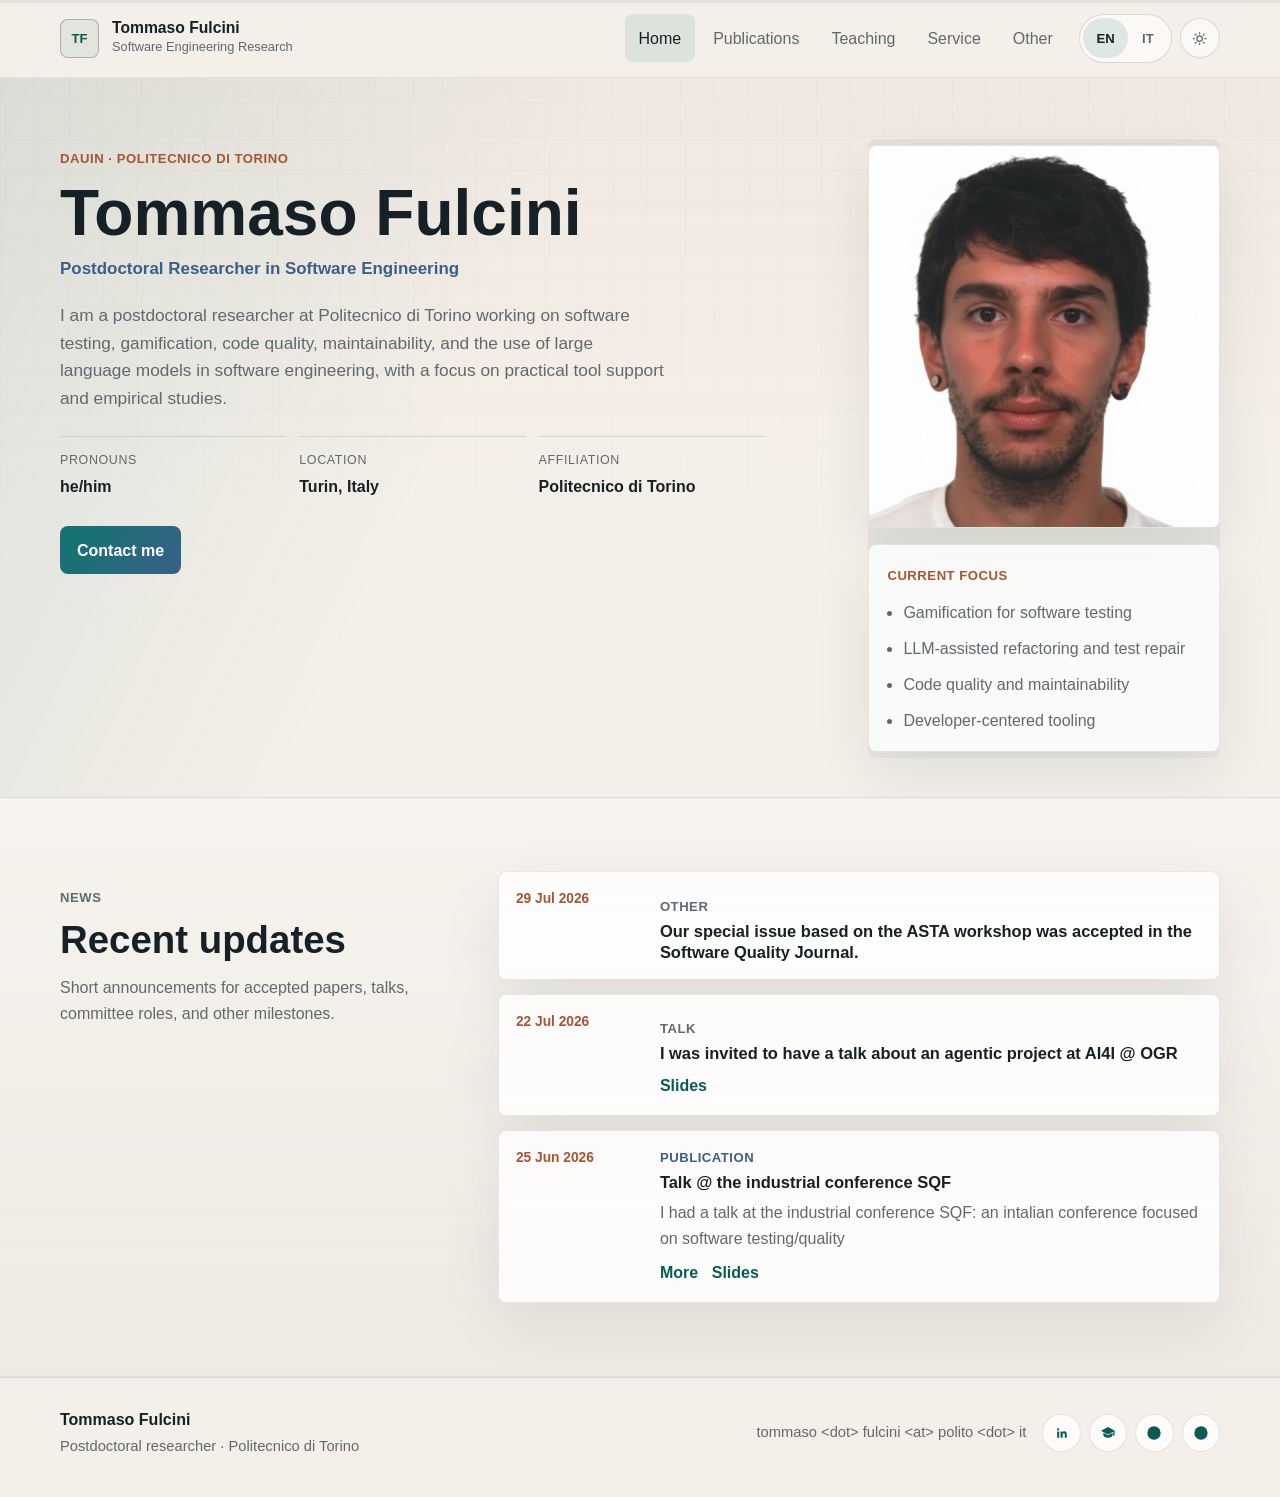
==== commit d515f140: "updating teaching automatically" ====
--- a/index.html
+++ b/index.html
@@ -8,11 +8,58 @@
       name="description"
       content="Tommaso Fulcini is a postdoctoral researcher at Politecnico di Torino working on software testing, gamification, code quality, and LLM-assisted software engineering."
     />
-    <link rel="stylesheet" href="styles.css" />
-    <script src="news-data.js" defer></script>
-    <script src="script.js" defer></script>
+    <meta name="robots" content="index,follow,max-image-preview:large" />
+    <meta name="theme-color" content="#f4efe8" />
+    <link rel="canonical" href="https://fulcinator.github.io/TommasoFulcini/" />
+    <meta property="og:type" content="website" />
+    <meta property="og:title" content="Tommaso Fulcini | Software Engineering Research" />
+    <meta
+      property="og:description"
+      content="Tommaso Fulcini is a postdoctoral researcher at Politecnico di Torino working on software testing, gamification, code quality, and LLM-assisted software engineering."
+    />
+    <meta property="og:url" content="https://fulcinator.github.io/TommasoFulcini/" />
+    <meta property="og:image" content="https://fulcinator.github.io/TommasoFulcini/propic.png" />
+    <meta name="twitter:card" content="summary_large_image" />
+    <meta name="twitter:title" content="Tommaso Fulcini | Software Engineering Research" />
+    <meta
+      name="twitter:description"
+      content="Tommaso Fulcini is a postdoctoral researcher at Politecnico di Torino working on software testing, gamification, code quality, and LLM-assisted software engineering."
+    />
+    <meta name="twitter:image" content="https://fulcinator.github.io/TommasoFulcini/propic.png" />
+    <script>
+      document.documentElement.classList.add("js");
+    </script>
+    <script type="application/ld+json">
+      {
+        "@context": "https://schema.org",
+        "@type": "Person",
+        "name": "Tommaso Fulcini",
+        "url": "https://fulcinator.github.io/TommasoFulcini/",
+        "image": "https://fulcinator.github.io/TommasoFulcini/propic.png",
+        "jobTitle": "Postdoctoral Researcher in Software Engineering",
+        "worksFor": {
+          "@type": "CollegeOrUniversity",
+          "name": "Politecnico di Torino"
+        },
+        "affiliation": {
+          "@type": "CollegeOrUniversity",
+          "name": "Politecnico di Torino"
+        },
+        "email": "mailto:tommaso.fulcini@polito.it",
+        "sameAs": [
+          "https://it.linkedin.com/in/tommaso-fulcini/en",
+          "https://scholar.google.com/citations?user=w-enC5QAAAAJ&hl=en",
+          "https://www.researchgate.net/profile/Tommaso-Fulcini-2?ev=hdr_xprf",
+          "https://orcid.org/0000-0001-8765-6501"
+        ]
+      }
+    </script>
+    <link rel="stylesheet" href="styles.css?v=2026-08-12-1" />
+    <script src="news-data.js?v=2026-08-12-1" defer></script>
+    <script src="script.js?v=2026-08-12-1" defer></script>
   </head>
   <body class="page page-home" data-page="home">
+    <a class="skip-link" href="#main-content">Skip to main content</a>
     <div class="scroll-progress" aria-hidden="true"><span></span></div>
 
     <header class="site-header">
@@ -59,7 +106,7 @@
       </div>
     </header>
 
-    <main>
+    <main id="main-content" tabindex="-1">
       <section class="page-hero home-hero home-hero-compact">
         <div class="shell home-intro-grid">
           <div class="hero-copy reveal">
@@ -123,6 +170,11 @@
           </div>
 
           <div class="news-stack reveal" id="news-list" aria-live="polite"></div>
+          <noscript>
+            <p class="data-source-note">
+              News updates are available on my GitHub profile and are shown here when JavaScript is enabled.
+            </p>
+          </noscript>
         </div>
       </section>
     </main>
@@ -181,7 +233,7 @@
           </a>
           <a
             class="social-link"
-            href="https://orcid.org/orcid-search/search?searchQuery=given-names%3ATommaso%20AND%20family-name%3AFulcini"
+            href="https://orcid.org/0000-0001-8765-6501"
             target="_blank"
             rel="noopener"
             aria-label="ORCID"
--- a/styles.css
+++ b/styles.css
@@ -69,6 +69,28 @@
   opacity: 0.45;
 }
 
+.skip-link {
+  position: absolute;
+  top: 0.75rem;
+  left: 0.75rem;
+  z-index: 40;
+  padding: 0.7rem 0.9rem;
+  border-radius: var(--radius);
+  background: var(--surface-strong);
+  border: 1px solid var(--line-strong);
+  color: var(--ink);
+  text-decoration: none;
+  transform: translateY(-140%);
+  transition: transform 180ms ease;
+}
+
+.skip-link:focus,
+.skip-link:focus-visible {
+  transform: translateY(0);
+  outline: 2px solid var(--accent);
+  outline-offset: 2px;
+}
+
 img {
   display: block;
   max-width: 100%;
@@ -277,7 +299,6 @@
   inset: 0;
   background:
     linear-gradient(115deg, rgba(15, 118, 110, 0.1), transparent 38%),
-    linear-gradient(90deg, transparent 0 64%, rgba(58, 95, 136, 0.08) 64% 82%, transparent 82%),
     linear-gradient(180deg, rgba(166, 84, 51, 0.04), transparent 55%);
   pointer-events: none;
 }
@@ -376,6 +397,23 @@
   grid-template-columns: minmax(0, 1.25fr) minmax(300px, 0.75fr);
   gap: 2rem;
   align-items: start;
+}
+
+.home-intro-grid::before {
+  content: "";
+  position: absolute;
+  top: -0.35rem;
+  bottom: -0.35rem;
+  right: 0;
+  width: min(22rem, 100%);
+  border-radius: var(--radius);
+  background: linear-gradient(180deg, rgba(58, 95, 136, 0.08), rgba(15, 118, 110, 0.06));
+  pointer-events: none;
+}
+
+.home-intro-grid > * {
+  position: relative;
+  z-index: 1;
 }
 
 .profile-meta {
@@ -561,6 +599,9 @@
 
 .news-link {
   margin-top: 0.55rem;
+  display: flex;
+  flex-wrap: wrap;
+  gap: 0.85rem;
 }
 
 .news-link a {
@@ -920,6 +961,19 @@
   color: var(--muted);
 }
 
+.teaching-card {
+  display: grid;
+  gap: 0.7rem;
+}
+
+.teaching-program {
+  font-weight: 600;
+}
+
+.teaching-facts {
+  color: var(--muted);
+}
+
 .entry-meta {
   color: var(--accent-cool);
   font-size: 0.85rem;
@@ -1016,14 +1070,40 @@
 }
 
 .reveal {
+  opacity: 1;
+  transform: none;
+}
+
+.js .reveal {
   opacity: 0;
   transform: translateY(24px);
   transition: opacity 500ms ease, transform 500ms ease;
 }
 
-.reveal.is-visible {
+.js .reveal.is-visible {
   opacity: 1;
   transform: translateY(0);
+}
+
+@media (prefers-reduced-motion: reduce) {
+  html {
+    scroll-behavior: auto;
+  }
+
+  *,
+  *::before,
+  *::after {
+    animation: none !important;
+    transition-duration: 0.01ms !important;
+    transition-delay: 0ms !important;
+    scroll-behavior: auto !important;
+  }
+
+  .js .reveal,
+  .js .reveal.is-visible {
+    opacity: 1;
+    transform: none;
+  }
 }
 
 @media (max-width: 980px) {
@@ -1072,6 +1152,10 @@
     grid-template-columns: 1fr;
   }
 
+  .home-intro-grid::before {
+    display: none;
+  }
+
   .page-meta-strip {
     grid-template-columns: 1fr;
   }
